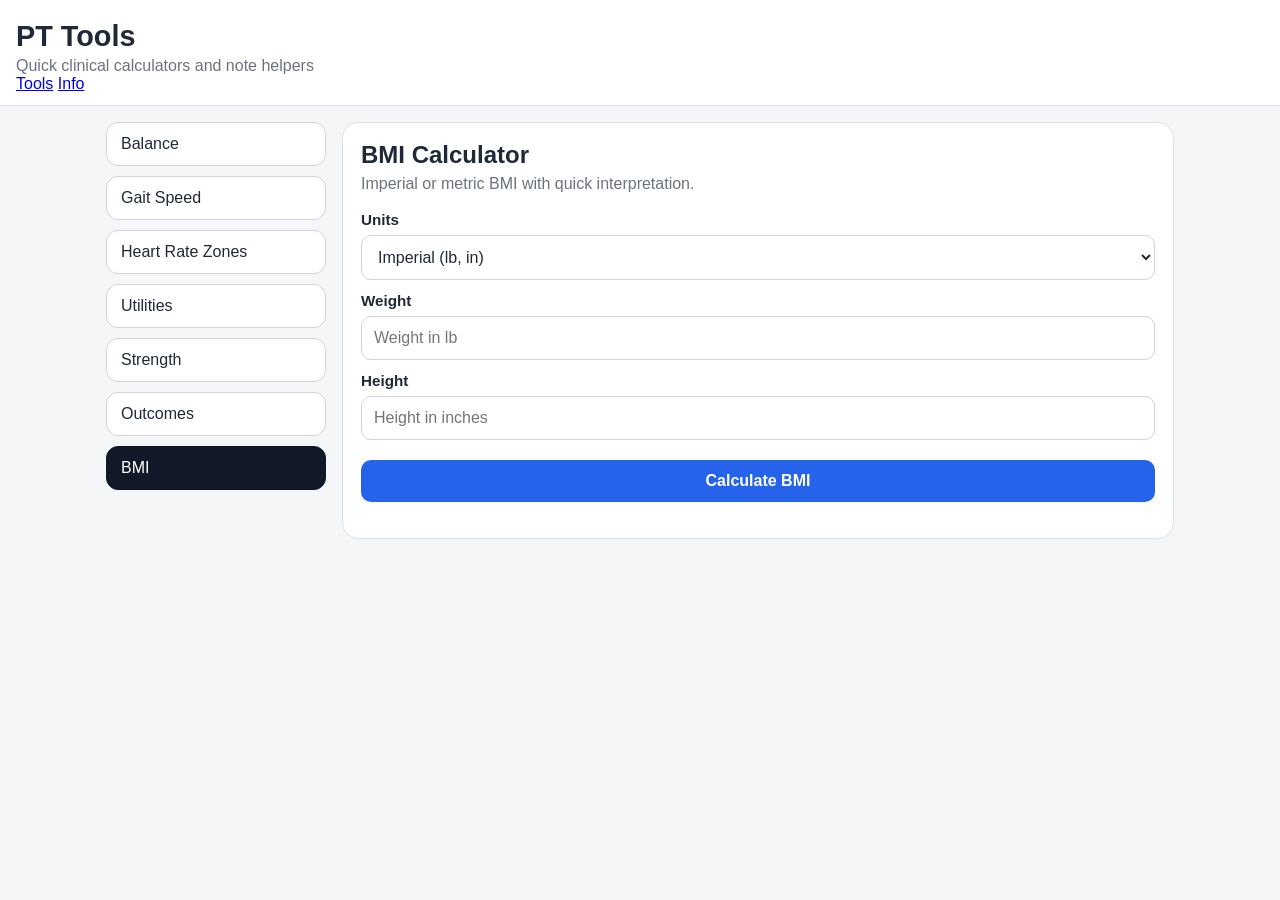
==== index.html @ 21014248 "Add navigation links to index.html" ====
<!DOCTYPE html>
<html lang="en">
<head>
  <meta charset="UTF-8" />
  <meta name="viewport" content="width=device-width, initial-scale=1.0" />
  <title>PT Tools</title>
  <link rel="stylesheet" href="style.css" />
</head>
<body>
  <header class="site-header">
    <h1>PT Tools</h1>
    <p>Quick clinical calculators and note helpers</p>

<nav class="top-nav">
    <a href="./">Tools</a>
    <a href="./info.html">Info</a>
    
  </header>

  <main class="layout">
    <aside class="sidebar">
      <button class="nav-btn" data-tool="balance">Balance</button>
      <button class="nav-btn" data-tool="gait">Gait Speed</button>
      <button class="nav-btn" data-tool="cardio">Heart Rate Zones</button>
      <button class="nav-btn" data-tool="utilities">Utilities</button>
      <button class="nav-btn" data-tool="strength">Strength</button>
      <button class="nav-btn" data-tool="outcomes">Outcomes</button>
      <button class="nav-btn active" data-tool="bmi">BMI</button>
    </aside>

    <section class="content">
      <div id="app" class="card"></div>
    </section>
  </main>

  <script type="module" src="app.js"></script>
</body>
</html>
---- style.css ----
* {
  box-sizing: border-box;
}

:root {
  --bg: #f4f6f8;
  --card: #ffffff;
  --border: #dbe1e8;
  --text: #1f2937;
  --muted: #6b7280;
  --primary: #2563eb;
  --primary-dark: #1d4ed8;
  --active: #111827;
  --soft: #f8fafc;
  --success: #065f46;
  --success-bg: #ecfdf5;
}

body {
  margin: 0;
  font-family: -apple-system, BlinkMacSystemFont, "Segoe UI", Roboto, sans-serif;
  background: var(--bg);
  color: var(--text);
}

.site-header {
  padding: 20px 16px 12px;
  background: var(--card);
  border-bottom: 1px solid var(--border);
}

.site-header h1 {
  margin: 0 0 4px;
  font-size: 1.8rem;
}

.site-header p {
  margin: 0;
  color: var(--muted);
}

.layout {
  display: grid;
  grid-template-columns: 220px 1fr;
  gap: 16px;
  padding: 16px;
  max-width: 1100px;
  margin: 0 auto;
}

.sidebar {
  display: flex;
  flex-direction: column;
  gap: 10px;
}

.nav-btn {
  border: 1px solid #d1d5db;
  background: var(--card);
  border-radius: 12px;
  padding: 12px 14px;
  text-align: left;
  font-size: 1rem;
  cursor: pointer;
  color: var(--text);
}

.nav-btn.active {
  background: var(--active);
  color: white;
  border-color: var(--active);
}

.content {
  min-width: 0;
}

.card {
  background: var(--card);
  border: 1px solid var(--border);
  border-radius: 16px;
  padding: 18px;
}

.tool-title {
  margin-top: 0;
  margin-bottom: 6px;
}

.tool-subtitle {
  margin-top: 0;
  color: var(--muted);
  margin-bottom: 18px;
}

.form-grid {
  display: grid;
  gap: 12px;
}

label {
  font-weight: 600;
  font-size: 0.95rem;
}

input,
select,
button,
textarea {
  width: 100%;
  font: inherit;
}

input,
select,
textarea {
  margin-top: 6px;
  padding: 12px;
  border: 1px solid #cfd6de;
  border-radius: 10px;
  background: #fff;
  color: var(--text);
}

button.action-btn,
button.secondary-btn {
  margin-top: 8px;
  padding: 12px 14px;
  border-radius: 10px;
  font-weight: 600;
  cursor: pointer;
}

button.action-btn {
  border: none;
  background: var(--primary);
  color: white;
}

button.action-btn:hover {
  background: var(--primary-dark);
}

button.secondary-btn {
  border: 1px solid #cfd6de;
  background: #fff;
  color: var(--text);
}

.result-box {
  margin-top: 10px;
  padding: 14px;
  border-radius: 12px;
  background: var(--soft);
  border: 1px solid var(--border);
  white-space: pre-wrap;
  line-height: 1.45;
}

.section-title {
  margin: 18px 0 8px;
  font-size: 1rem;
}

.result-section {
  margin-top: 18px;
}

.copy-btn-row {
  display: grid;
  grid-template-columns: repeat(auto-fit, minmax(160px, 1fr));
  gap: 10px;
  margin-top: 10px;
}

.small-note {
  color: var(--muted);
  font-size: 0.92rem;
}

.copy-status {
  margin-top: 8px;
  font-size: 0.92rem;
  color: var(--success);
}

.copy-status.hidden {
  display: none;
}

.spacer-top {
  margin-top: 18px;
}

@media (max-width: 800px) {
  .layout {
    grid-template-columns: 1fr;
  }

  .sidebar {
    flex-direction: row;
    flex-wrap: wrap;
  }

  .nav-btn {
    flex: 1 1 140px;
  }
}
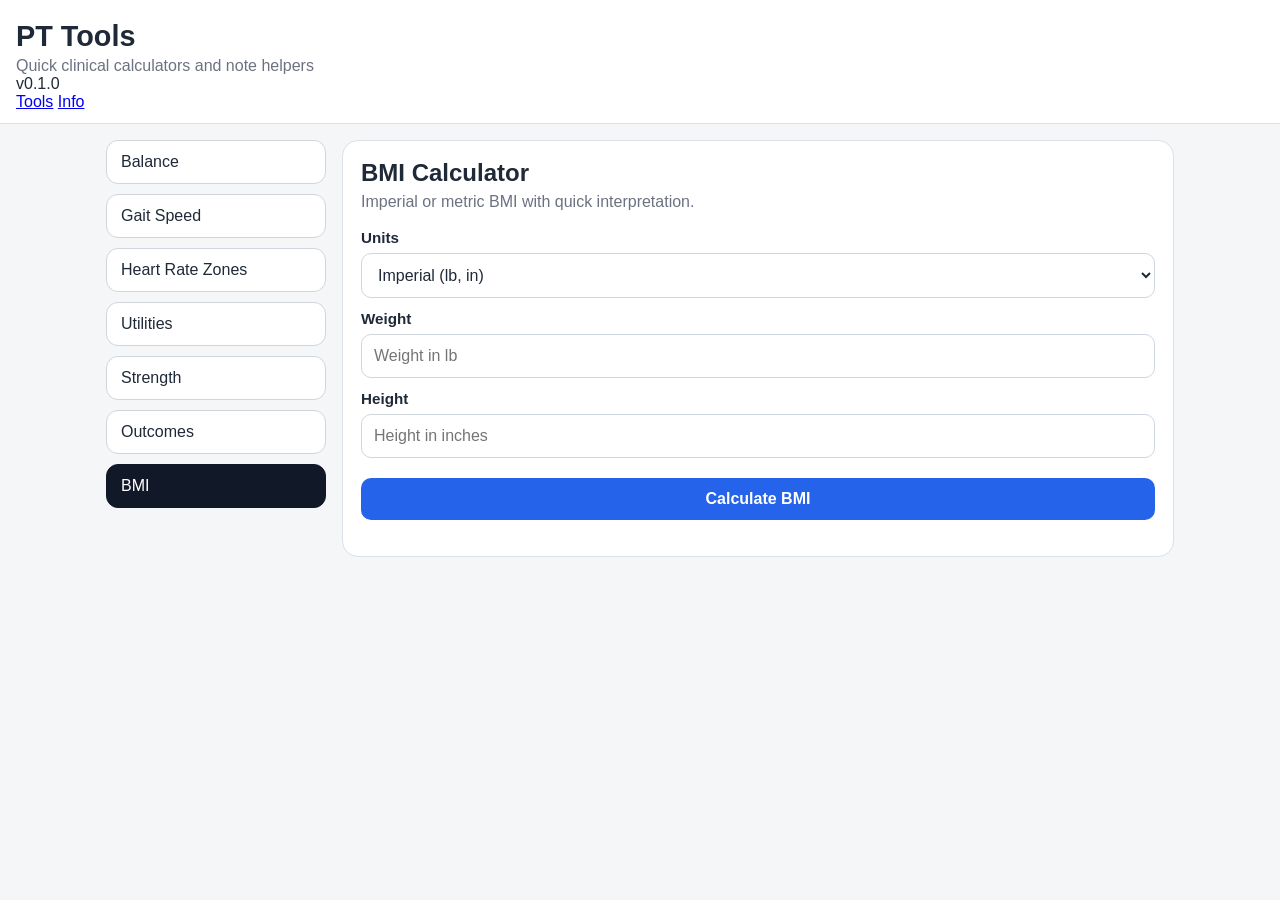
==== commit 9250b37e: "Add version pill to the header in index.html" ====
--- a/index.html
+++ b/index.html
@@ -11,6 +11,9 @@
     <h1>PT Tools</h1>
     <p>Quick clinical calculators and note helpers</p>
 
+<div class="version-pill">v0.1.0</div>
+  </div>
+    
 <nav class="top-nav">
     <a href="./">Tools</a>
     <a href="./info.html">Info</a>
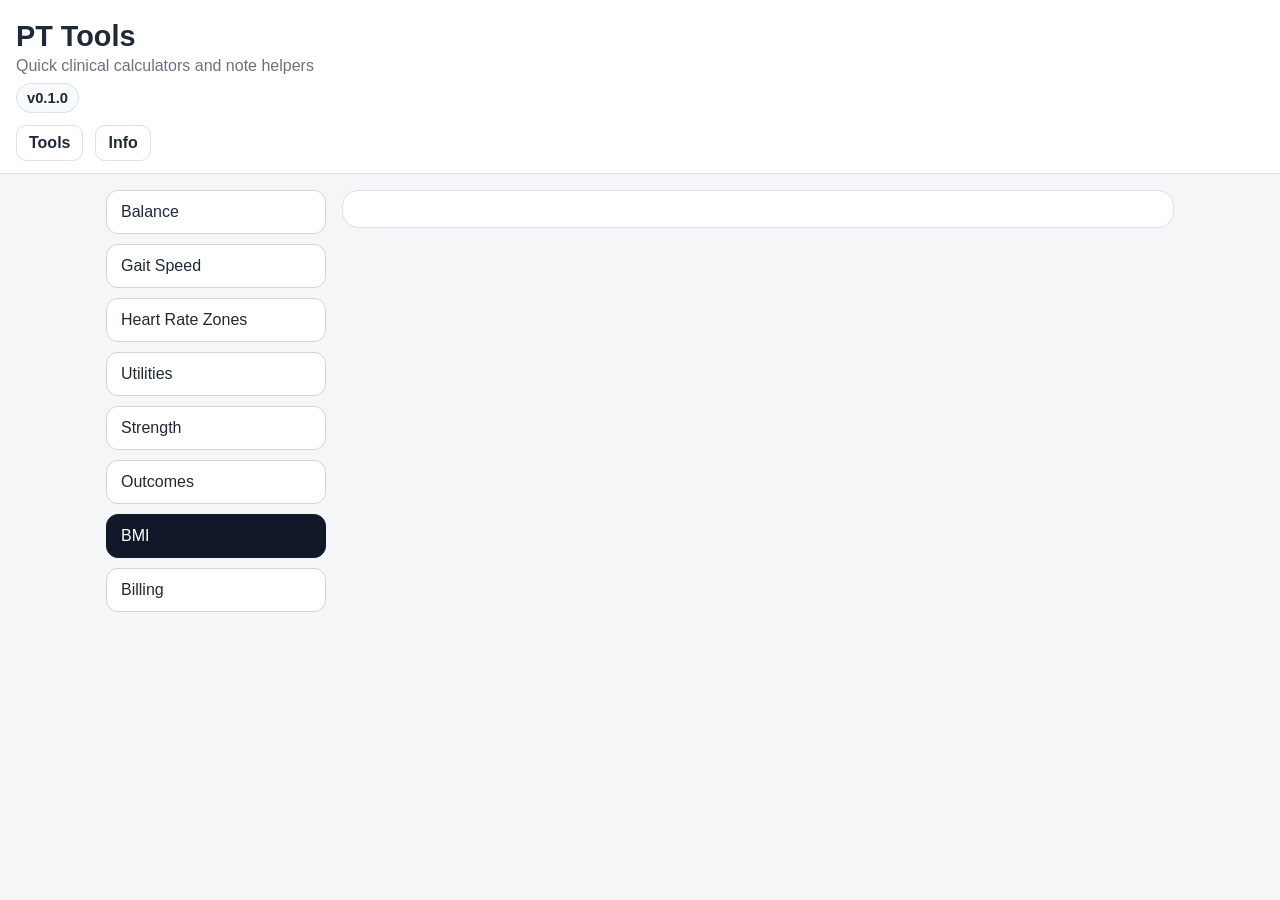
==== commit ed747418: "Add Billing button to navigation" ====
--- a/index.html
+++ b/index.html
@@ -29,6 +29,7 @@
       <button class="nav-btn" data-tool="strength">Strength</button>
       <button class="nav-btn" data-tool="outcomes">Outcomes</button>
       <button class="nav-btn active" data-tool="bmi">BMI</button>
+      <button class="nav-btn" data-tool="billing">Billing</button>
     </aside>
 
     <section class="content">
--- a/style.css
+++ b/style.css
@@ -39,6 +39,101 @@
   color: var(--muted);
 }
 
+.top-nav {
+  display: flex;
+  gap: 12px;
+  margin-top: 12px;
+  flex-wrap: wrap;
+}
+
+.top-nav a {
+  text-decoration: none;
+  color: var(--text);
+  background: #fff;
+  border: 1px solid var(--border);
+  border-radius: 10px;
+  padding: 8px 12px;
+  font-weight: 600;
+}
+
+.top-nav a:hover {
+  background: var(--soft);
+}
+
+.info-page {
+  max-width: 900px;
+  margin: 0 auto;
+  padding: 16px;
+}
+
+.info-card {
+  background: var(--card);
+  border: 1px solid var(--border);
+  border-radius: 16px;
+  padding: 18px;
+}
+
+.info-card p {
+  line-height: 1.5;
+}
+
+.info-block {
+  margin-top: 18px;
+}
+
+details.info-section {
+  margin-top: 14px;
+  border: 1px solid var(--border);
+  border-radius: 12px;
+  background: var(--soft);
+  padding: 12px 14px;
+}
+
+details.info-section summary {
+  cursor: pointer;
+  font-weight: 700;
+  list-style: none;
+}
+
+details.info-section summary::-webkit-details-marker {
+  display: none;
+}
+
+details.info-section[open] summary {
+  margin-bottom: 10px;
+}
+
+.version-pill {
+  display: inline-block;
+  margin-top: 8px;
+  padding: 6px 10px;
+  border-radius: 999px;
+  background: var(--soft);
+  border: 1px solid var(--border);
+  font-size: 0.92rem;
+  font-weight: 600;
+}
+
+.info-list {
+  margin: 8px 0 0;
+  padding-left: 18px;
+}
+
+.info-list li {
+  margin-bottom: 6px;
+}
+
+.info-link-btn {
+  display: inline-block;
+  text-decoration: none;
+  background: var(--primary);
+  color: white;
+  padding: 10px 14px;
+  border-radius: 10px;
+  font-weight: 600;
+  margin-top: 8px;
+}
+
 .layout {
   display: grid;
   grid-template-columns: 220px 1fr;
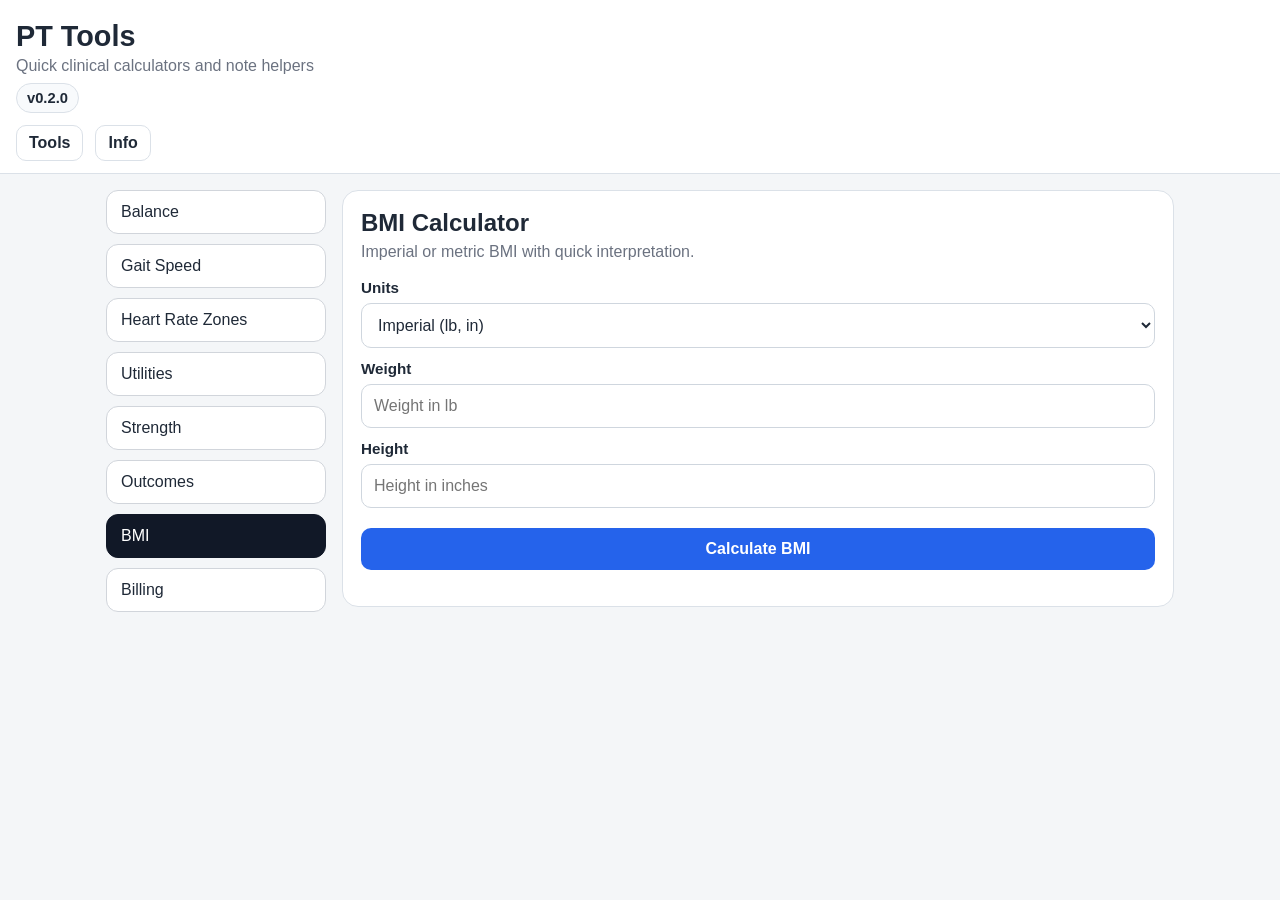
==== commit e662b11e: "Update version number from v0.1.0 to v0.2.0" ====
--- a/index.html
+++ b/index.html
@@ -11,7 +11,7 @@
     <h1>PT Tools</h1>
     <p>Quick clinical calculators and note helpers</p>
 
-<div class="version-pill">v0.1.0</div>
+<div class="version-pill">v0.2.0</div>
   </div>
     
 <nav class="top-nav">
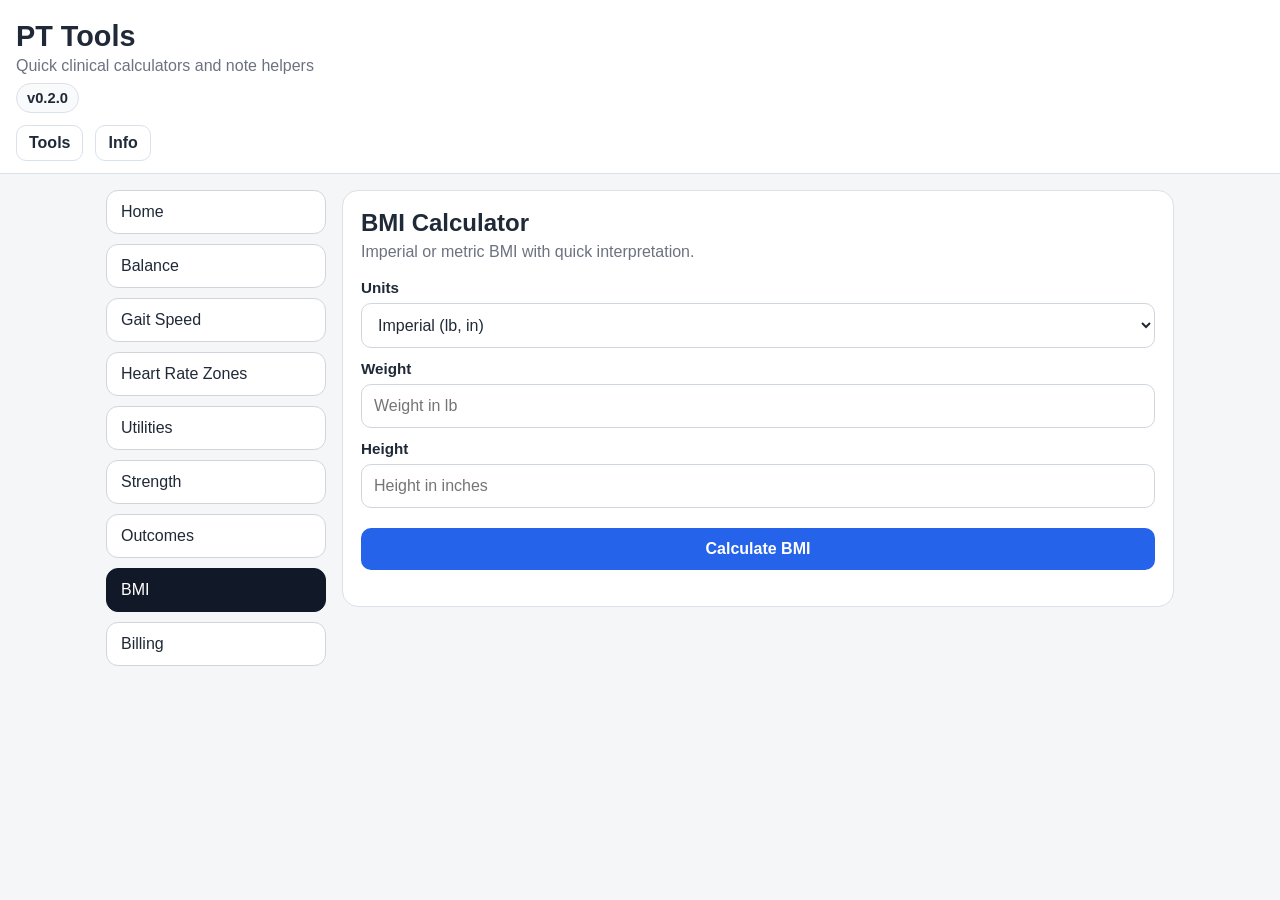
==== commit da72612c: "Fix active class for BMI button in sidebar and added Home and made it active" ====
--- a/index.html
+++ b/index.html
@@ -22,13 +22,14 @@
 
   <main class="layout">
     <aside class="sidebar">
+      <button class="nav-btn active" data-tool="balance">Home</button>
       <button class="nav-btn" data-tool="balance">Balance</button>
       <button class="nav-btn" data-tool="gait">Gait Speed</button>
       <button class="nav-btn" data-tool="cardio">Heart Rate Zones</button>
       <button class="nav-btn" data-tool="utilities">Utilities</button>
       <button class="nav-btn" data-tool="strength">Strength</button>
       <button class="nav-btn" data-tool="outcomes">Outcomes</button>
-      <button class="nav-btn active" data-tool="bmi">BMI</button>
+      <button class="nav-btn" data-tool="bmi">BMI</button>
       <button class="nav-btn" data-tool="billing">Billing</button>
     </aside>
 
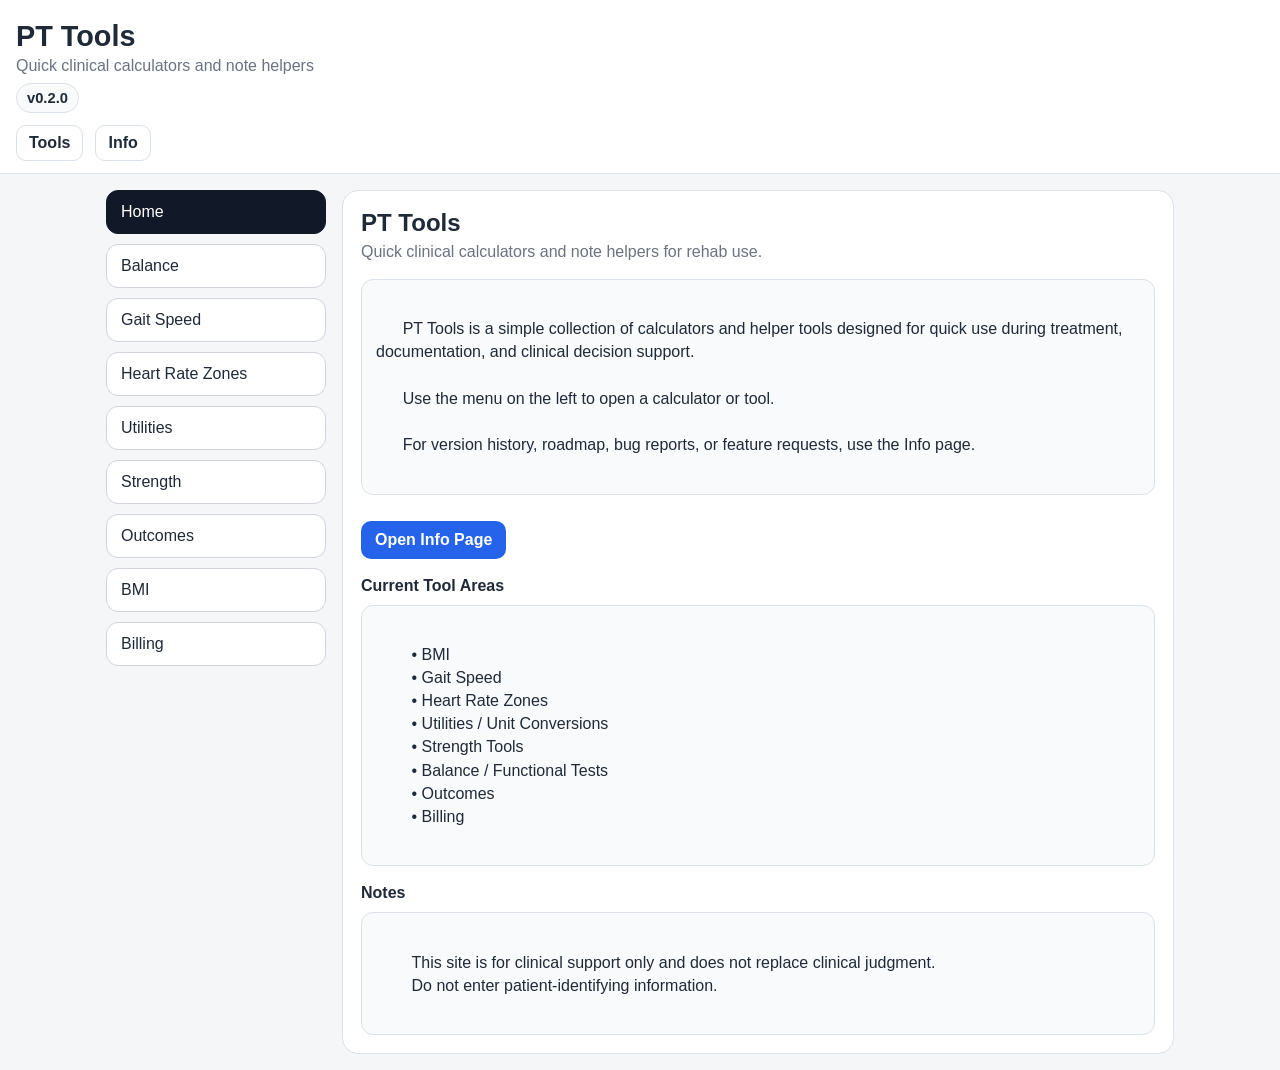
==== commit 731a8412: "Change button data-tool attribute from 'balance' to 'home'" ====
--- a/index.html
+++ b/index.html
@@ -22,7 +22,7 @@
 
   <main class="layout">
     <aside class="sidebar">
-      <button class="nav-btn active" data-tool="balance">Home</button>
+      <button class="nav-btn active" data-tool="home">Home</button>
       <button class="nav-btn" data-tool="balance">Balance</button>
       <button class="nav-btn" data-tool="gait">Gait Speed</button>
       <button class="nav-btn" data-tool="cardio">Heart Rate Zones</button>
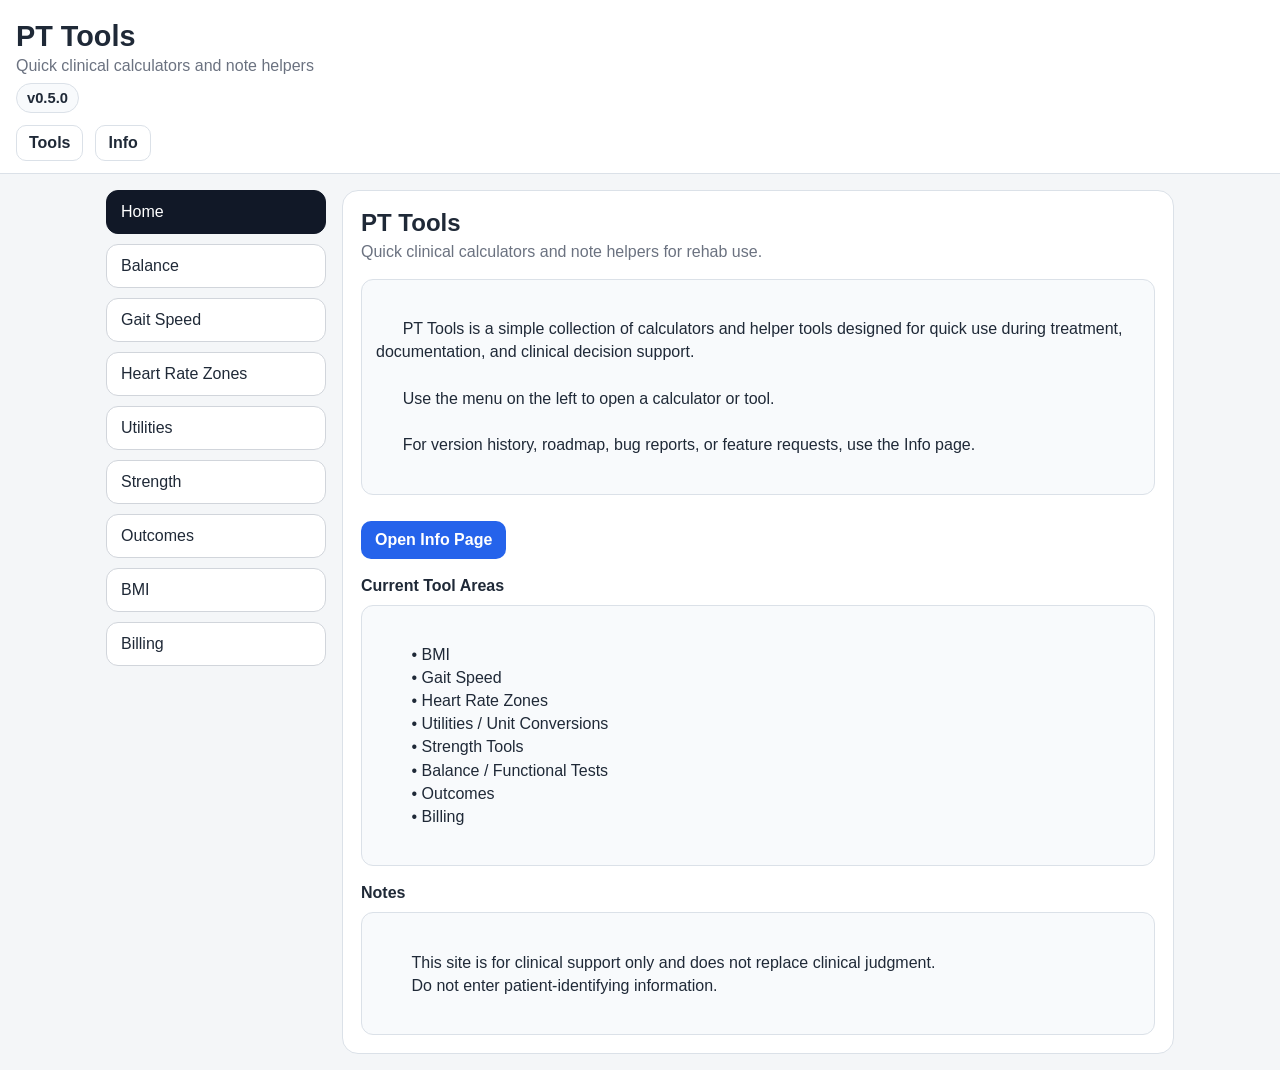
==== commit 7afbd213: "updated a lot" ====
--- a/index.html
+++ b/index.html
@@ -5,13 +5,32 @@
   <meta name="viewport" content="width=device-width, initial-scale=1.0" />
   <title>PT Tools</title>
   <link rel="stylesheet" href="style.css" />
+
+  <!-- PWA manifest -->
+  <link rel="manifest" href="./manifest.json" />
+
+  <!-- iOS / Safari PWA meta tags (Safari doesn't fully read manifest.json) -->
+  <meta name="apple-mobile-web-app-capable" content="yes" />
+  <meta name="apple-mobile-web-app-status-bar-style" content="default" />
+  <meta name="apple-mobile-web-app-title" content="PT Tools" />
+  <meta name="theme-color" content="#2563eb" />
+
+  <!-- iOS home screen icons — add these PNGs to an /icons/ folder in your repo -->
+  <link rel="apple-touch-icon" sizes="180x180" href="./icons/icon-180.png" />
+  <link rel="apple-touch-icon" sizes="152x152" href="./icons/icon-152.png" />
 </head>
 <body>
+
+  <!-- Update banner — hidden until SW signals a new version is available -->
+  <div id="update-banner" class="update-banner" hidden>
+    <span>A new version of PT Tools is available.</span>
+    <button class="update-banner-btn">Update now</button>
+  </div>
   <header class="site-header">
     <h1>PT Tools</h1>
     <p>Quick clinical calculators and note helpers</p>
 
-<div class="version-pill">v0.2.0</div>
+<div class="version-pill">v0.5.0</div>
   </div>
     
 <nav class="top-nav">
@@ -39,5 +58,71 @@
   </main>
 
   <script type="module" src="app.js"></script>
+
+  <!-- Service worker registration + update banner -->
+  <script>
+    if ("serviceWorker" in navigator) {
+      navigator.serviceWorker.register("./sw.js").then((reg) => {
+
+        // If there's already a waiting worker on page load, show the banner
+        // immediately (e.g. user opened a tab while an update was pending).
+        if (reg.waiting) {
+          showUpdateBanner(reg.waiting);
+        }
+
+        // A new SW just installed and is waiting for the old one to release.
+        reg.addEventListener("updatefound", () => {
+          const newWorker = reg.installing;
+          newWorker.addEventListener("statechange", () => {
+            if (newWorker.state === "installed" && navigator.serviceWorker.controller) {
+              showUpdateBanner(newWorker);
+            }
+          });
+        });
+      });
+
+      // The SW posts SW_UPDATE_AVAILABLE when it detects changed file content
+      // on a background fetch (stale-while-revalidate).
+      navigator.serviceWorker.addEventListener("message", (event) => {
+        if (event.data?.type === "SW_UPDATE_AVAILABLE") {
+          navigator.serviceWorker.getRegistration().then((reg) => {
+            if (reg?.waiting) {
+              showUpdateBanner(reg.waiting);
+            } else {
+              // No waiting worker yet — just reload to pick up cached updates.
+              showReloadBanner();
+            }
+          });
+        }
+      });
+
+      // After the new SW takes control, reload to get the fresh files.
+      let refreshing = false;
+      navigator.serviceWorker.addEventListener("controllerchange", () => {
+        if (!refreshing) {
+          refreshing = true;
+          window.location.reload();
+        }
+      });
+    }
+
+    function showUpdateBanner(waitingWorker) {
+      const banner = document.getElementById("update-banner");
+      if (!banner) return;
+      banner.hidden = false;
+      banner.querySelector("button").addEventListener("click", () => {
+        waitingWorker.postMessage({ type: "SKIP_WAITING" });
+      });
+    }
+
+    function showReloadBanner() {
+      const banner = document.getElementById("update-banner");
+      if (!banner) return;
+      banner.hidden = false;
+      banner.querySelector("button").addEventListener("click", () => {
+        window.location.reload();
+      });
+    }
+  </script>
 </body>
 </html>
--- a/style.css
+++ b/style.css
@@ -287,6 +287,12 @@
   margin-top: 18px;
 }
 
+.goal-timeframe-row {
+  display: grid;
+  grid-template-columns: 1fr 1fr;
+  gap: 12px;
+}
+
 @media (max-width: 800px) {
   .layout {
     grid-template-columns: 1fr;
@@ -301,3 +307,46 @@
     flex: 1 1 140px;
   }
 }
+
+/* Update banner */
+.update-banner {
+  position: sticky;
+  top: 0;
+  z-index: 100;
+  display: flex;
+  align-items: center;
+  justify-content: center;
+  gap: 12px;
+  padding: 10px 16px;
+  background: #1d4ed8;
+  color: #fff;
+  font-size: 0.95rem;
+  font-weight: 600;
+}
+
+.update-banner[hidden] {
+  display: none;
+}
+
+.update-banner-btn {
+  width: auto;
+  padding: 6px 14px;
+  border-radius: 8px;
+  border: 2px solid #fff;
+  background: transparent;
+  color: #fff;
+  font-weight: 700;
+  cursor: pointer;
+  font-size: 0.9rem;
+  white-space: nowrap;
+}
+
+.update-banner-btn:hover {
+  background: rgba(255, 255, 255, 0.15);
+}
+
+@media (max-width: 480px) {
+  .goal-timeframe-row {
+    grid-template-columns: 1fr;
+  }
+}
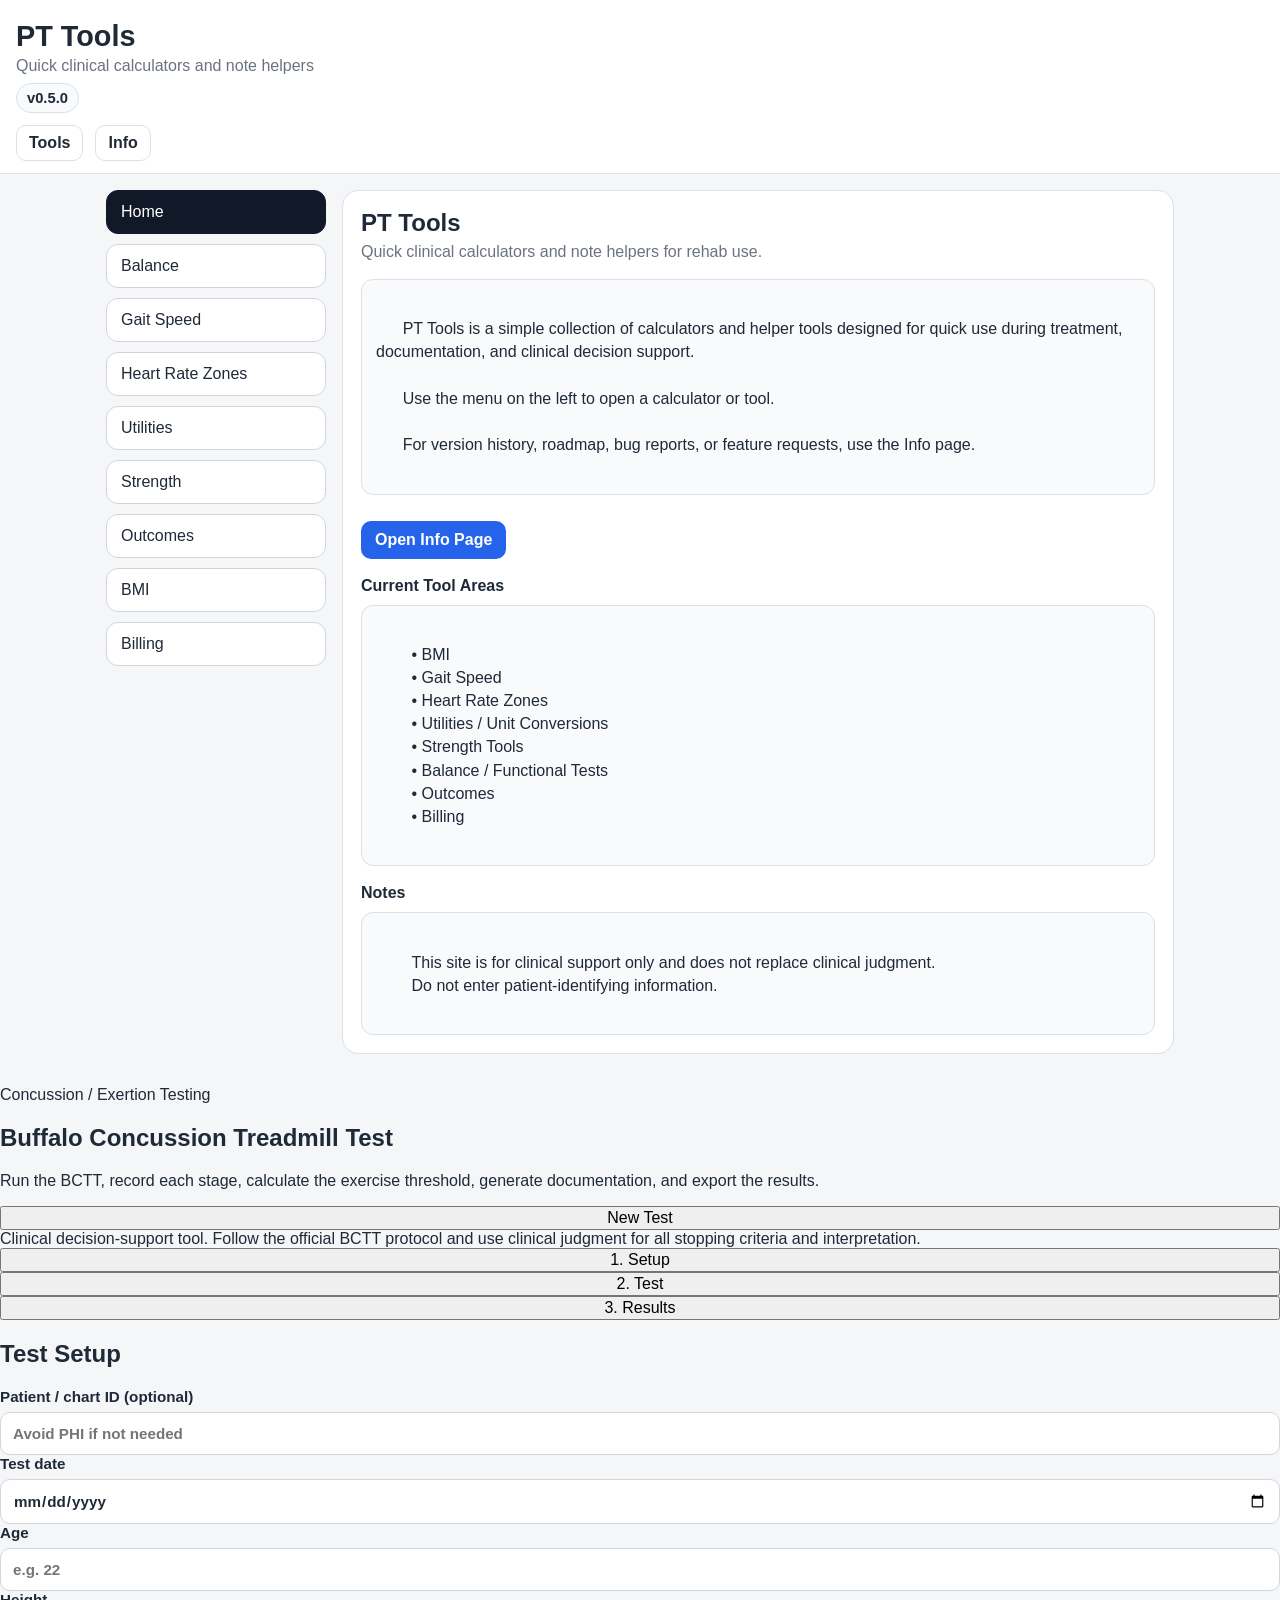
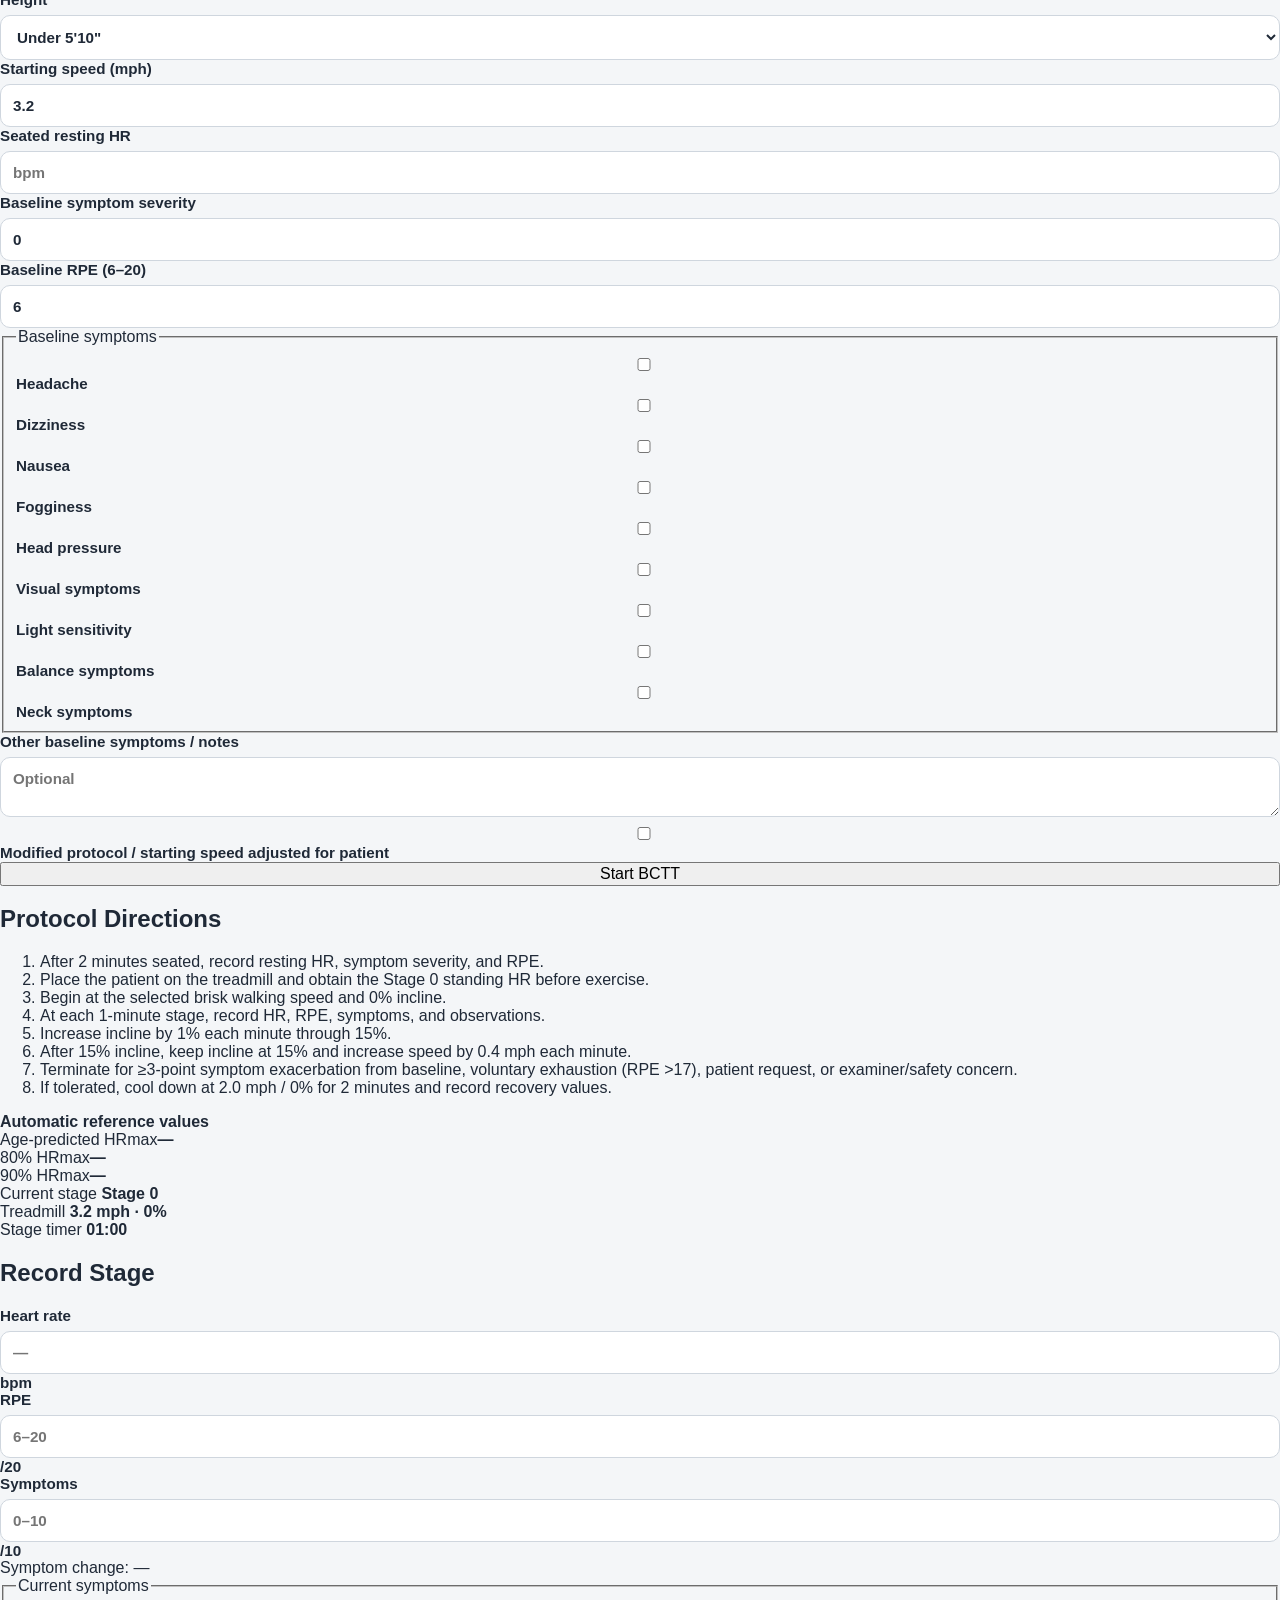
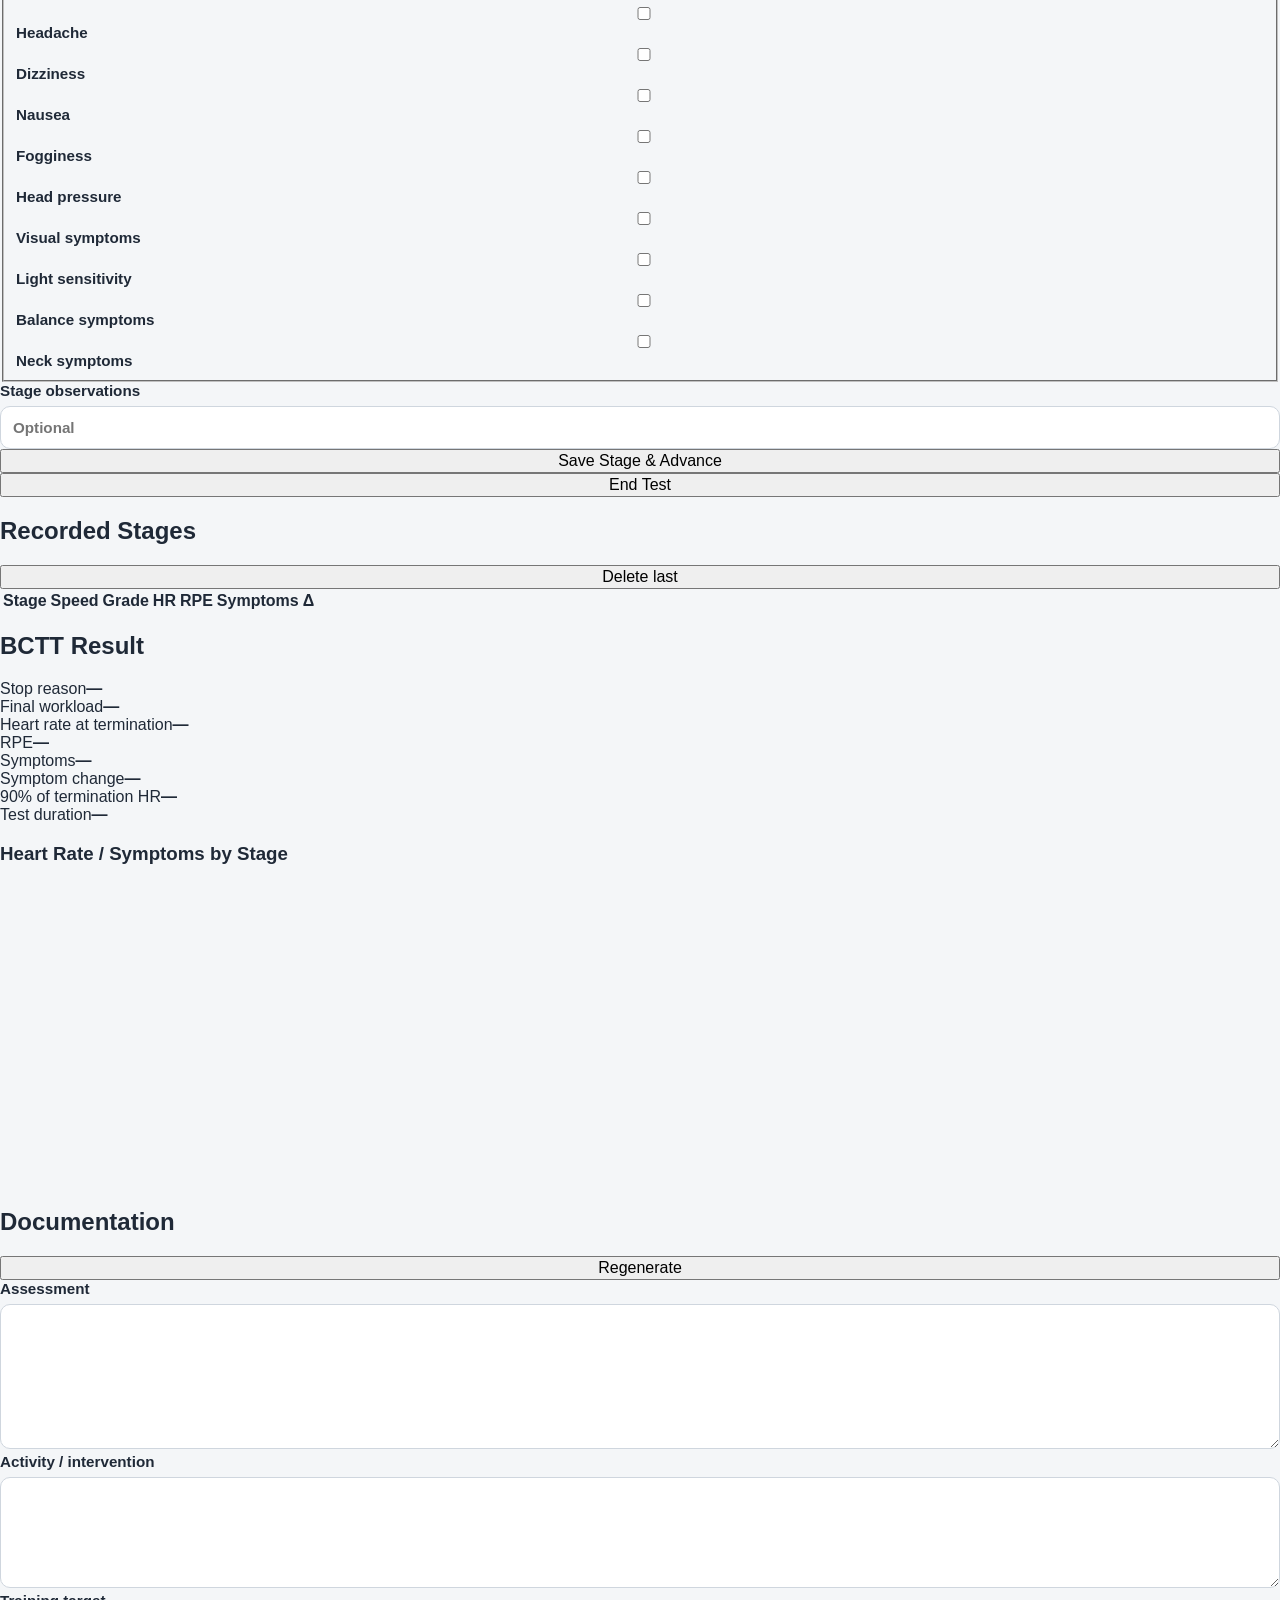
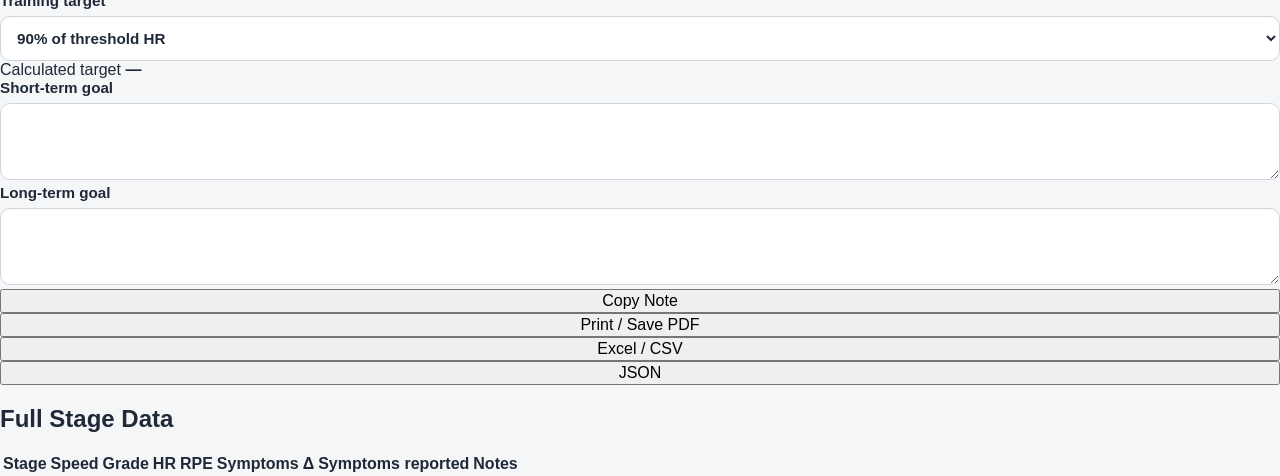
==== commit 03f59194: "Update index.html" ====
--- a/index.html
+++ b/index.html
@@ -18,6 +18,8 @@
   <!-- iOS home screen icons — add these PNGs to an /icons/ folder in your repo -->
   <link rel="apple-touch-icon" sizes="180x180" href="./icons/icon-180.png" />
   <link rel="apple-touch-icon" sizes="152x152" href="./icons/icon-152.png" />
+
+<link rel="stylesheet" href="bctt.css">
 </head>
 <body>
 
@@ -124,5 +126,360 @@
       });
     }
   </script>
+  <script src="bctt.js"></script>
+  <!--
+BCTT TOOL
+Drop this block inside the <body> of your existing PT Tools HTML page.
+Then add <link rel="stylesheet" href="bctt.css"> in <head>
+and <script src="bctt.js"></script> before </body>.
+-->
+<section class="bctt-tool" id="bctt-tool">
+  <header class="bctt-header">
+    <div>
+      <p class="bctt-kicker">Concussion / Exertion Testing</p>
+      <h1>Buffalo Concussion Treadmill Test</h1>
+      <p class="bctt-subtitle">Run the BCTT, record each stage, calculate the exercise threshold, generate documentation, and export the results.</p>
+    </div>
+    <button type="button" class="bctt-btn bctt-btn-secondary" id="bctt-new-test">New Test</button>
+  </header>
+
+  <div class="bctt-notice">
+    Clinical decision-support tool. Follow the official BCTT protocol and use clinical judgment for all stopping criteria and interpretation.
+  </div>
+
+  <nav class="bctt-step-nav" aria-label="BCTT workflow">
+    <button class="bctt-step is-active" data-go="setup" type="button">1. Setup</button>
+    <button class="bctt-step" data-go="test" type="button">2. Test</button>
+    <button class="bctt-step" data-go="results" type="button">3. Results</button>
+  </nav>
+
+  <!-- SETUP -->
+  <div class="bctt-panel is-active" data-panel="setup">
+    <div class="bctt-grid bctt-grid-2">
+      <div class="bctt-card">
+        <h2>Test Setup</h2>
+
+        <div class="bctt-form-grid">
+          <label>
+            Patient / chart ID <span class="bctt-muted">(optional)</span>
+            <input id="bctt-patient-id" type="text" autocomplete="off" placeholder="Avoid PHI if not needed">
+          </label>
+
+          <label>
+            Test date
+            <input id="bctt-date" type="date">
+          </label>
+
+          <label>
+            Age
+            <input id="bctt-age" type="number" min="8" max="100" inputmode="numeric" placeholder="e.g. 22">
+          </label>
+
+          <label>
+            Height
+            <select id="bctt-height-group">
+              <option value="short">Under 5'10"</option>
+              <option value="tall">5'10" or taller</option>
+            </select>
+          </label>
+
+          <label>
+            Starting speed (mph)
+            <input id="bctt-start-speed" type="number" min="1" max="8" step="0.1" value="3.2" inputmode="decimal">
+          </label>
+
+          <label>
+            Seated resting HR
+            <input id="bctt-rest-hr" type="number" min="30" max="240" inputmode="numeric" placeholder="bpm">
+          </label>
+
+          <label>
+            Baseline symptom severity
+            <input id="bctt-baseline-symptoms" type="number" min="0" max="10" step="1" value="0" inputmode="numeric">
+          </label>
+
+          <label>
+            Baseline RPE (6–20)
+            <input id="bctt-baseline-rpe" type="number" min="6" max="20" step="1" value="6" inputmode="numeric">
+          </label>
+        </div>
+
+        <fieldset class="bctt-fieldset">
+          <legend>Baseline symptoms</legend>
+          <div class="bctt-check-grid" id="bctt-baseline-symptom-list">
+            <label><input type="checkbox" value="Headache"> Headache</label>
+            <label><input type="checkbox" value="Dizziness"> Dizziness</label>
+            <label><input type="checkbox" value="Nausea"> Nausea</label>
+            <label><input type="checkbox" value="Fogginess"> Fogginess</label>
+            <label><input type="checkbox" value="Head pressure"> Head pressure</label>
+            <label><input type="checkbox" value="Visual symptoms"> Visual symptoms</label>
+            <label><input type="checkbox" value="Light sensitivity"> Light sensitivity</label>
+            <label><input type="checkbox" value="Balance symptoms"> Balance symptoms</label>
+            <label><input type="checkbox" value="Neck symptoms"> Neck symptoms</label>
+          </div>
+        </fieldset>
+
+        <label>
+          Other baseline symptoms / notes
+          <textarea id="bctt-baseline-notes" rows="2" placeholder="Optional"></textarea>
+        </label>
+
+        <label class="bctt-inline-check">
+          <input id="bctt-modified-protocol" type="checkbox">
+          Modified protocol / starting speed adjusted for patient
+        </label>
+
+        <div class="bctt-actions">
+          <button type="button" class="bctt-btn bctt-btn-primary" id="bctt-start-test">Start BCTT</button>
+        </div>
+      </div>
+
+      <div class="bctt-card">
+        <h2>Protocol Directions</h2>
+        <ol class="bctt-directions">
+          <li>After 2 minutes seated, record resting HR, symptom severity, and RPE.</li>
+          <li>Place the patient on the treadmill and obtain the Stage 0 standing HR before exercise.</li>
+          <li>Begin at the selected brisk walking speed and 0% incline.</li>
+          <li>At each 1-minute stage, record HR, RPE, symptoms, and observations.</li>
+          <li>Increase incline by 1% each minute through 15%.</li>
+          <li>After 15% incline, keep incline at 15% and increase speed by 0.4 mph each minute.</li>
+          <li>Terminate for ≥3-point symptom exacerbation from baseline, voluntary exhaustion (RPE &gt;17), patient request, or examiner/safety concern.</li>
+          <li>If tolerated, cool down at 2.0 mph / 0% for 2 minutes and record recovery values.</li>
+        </ol>
+
+        <div class="bctt-reference-box">
+          <strong>Automatic reference values</strong>
+          <div class="bctt-stat-row"><span>Age-predicted HRmax</span><strong id="bctt-aphrmax">—</strong></div>
+          <div class="bctt-stat-row"><span>80% HRmax</span><strong id="bctt-hr80">—</strong></div>
+          <div class="bctt-stat-row"><span>90% HRmax</span><strong id="bctt-hr90">—</strong></div>
+        </div>
+      </div>
+    </div>
+  </div>
+
+  <!-- LIVE TEST -->
+  <div class="bctt-panel" data-panel="test">
+    <div class="bctt-live-top">
+      <div class="bctt-stage-display">
+        <span class="bctt-label">Current stage</span>
+        <strong id="bctt-stage-number">Stage 0</strong>
+      </div>
+      <div class="bctt-stage-display">
+        <span class="bctt-label">Treadmill</span>
+        <strong><span id="bctt-current-speed">3.2</span> mph · <span id="bctt-current-grade">0</span>%</strong>
+      </div>
+      <div class="bctt-stage-display">
+        <span class="bctt-label">Stage timer</span>
+        <strong id="bctt-timer">01:00</strong>
+      </div>
+    </div>
+
+    <div class="bctt-grid bctt-grid-live">
+      <div class="bctt-card">
+        <h2>Record Stage</h2>
+
+        <div class="bctt-live-inputs">
+          <label>
+            Heart rate
+            <div class="bctt-input-unit">
+              <input id="bctt-live-hr" type="number" min="30" max="240" inputmode="numeric" placeholder="—">
+              <span>bpm</span>
+            </div>
+          </label>
+
+          <label>
+            RPE
+            <div class="bctt-input-unit">
+              <input id="bctt-live-rpe" type="number" min="6" max="20" inputmode="numeric" placeholder="6–20">
+              <span>/20</span>
+            </div>
+          </label>
+
+          <label>
+            Symptoms
+            <div class="bctt-input-unit">
+              <input id="bctt-live-symptoms" type="number" min="0" max="10" inputmode="numeric" placeholder="0–10">
+              <span>/10</span>
+            </div>
+          </label>
+        </div>
+
+        <div id="bctt-delta-alert" class="bctt-delta-alert" aria-live="polite">Symptom change: —</div>
+
+        <fieldset class="bctt-fieldset">
+          <legend>Current symptoms</legend>
+          <div class="bctt-check-grid" id="bctt-current-symptom-list">
+            <label><input type="checkbox" value="Headache"> Headache</label>
+            <label><input type="checkbox" value="Dizziness"> Dizziness</label>
+            <label><input type="checkbox" value="Nausea"> Nausea</label>
+            <label><input type="checkbox" value="Fogginess"> Fogginess</label>
+            <label><input type="checkbox" value="Head pressure"> Head pressure</label>
+            <label><input type="checkbox" value="Visual symptoms"> Visual symptoms</label>
+            <label><input type="checkbox" value="Light sensitivity"> Light sensitivity</label>
+            <label><input type="checkbox" value="Balance symptoms"> Balance symptoms</label>
+            <label><input type="checkbox" value="Neck symptoms"> Neck symptoms</label>
+          </div>
+        </fieldset>
+
+        <label>
+          Stage observations
+          <input id="bctt-live-notes" type="text" autocomplete="off" placeholder="Optional">
+        </label>
+
+        <div class="bctt-actions bctt-actions-stack-mobile">
+          <button type="button" class="bctt-btn bctt-btn-primary bctt-btn-large" id="bctt-save-advance">Save Stage &amp; Advance</button>
+          <button type="button" class="bctt-btn bctt-btn-danger" id="bctt-end-test">End Test</button>
+        </div>
+      </div>
+
+      <div class="bctt-card bctt-table-card">
+        <div class="bctt-card-heading-row">
+          <h2>Recorded Stages</h2>
+          <button type="button" class="bctt-link-btn" id="bctt-delete-last">Delete last</button>
+        </div>
+        <div class="bctt-table-wrap">
+          <table class="bctt-table">
+            <thead>
+              <tr>
+                <th>Stage</th>
+                <th>Speed</th>
+                <th>Grade</th>
+                <th>HR</th>
+                <th>RPE</th>
+                <th>Symptoms</th>
+                <th>Δ</th>
+              </tr>
+            </thead>
+            <tbody id="bctt-stage-table-body"></tbody>
+          </table>
+        </div>
+      </div>
+    </div>
+  </div>
+
+  <!-- RESULTS -->
+  <div class="bctt-panel" data-panel="results">
+    <div class="bctt-grid bctt-grid-2">
+      <div class="bctt-card">
+        <h2>BCTT Result</h2>
+        <div class="bctt-result-grid">
+          <div><span>Stop reason</span><strong id="bctt-result-stop">—</strong></div>
+          <div><span>Final workload</span><strong id="bctt-result-workload">—</strong></div>
+          <div><span>Heart rate at termination</span><strong id="bctt-result-hr">—</strong></div>
+          <div><span>RPE</span><strong id="bctt-result-rpe">—</strong></div>
+          <div><span>Symptoms</span><strong id="bctt-result-symptoms">—</strong></div>
+          <div><span>Symptom change</span><strong id="bctt-result-delta">—</strong></div>
+          <div><span>90% of termination HR</span><strong id="bctt-result-90hrt">—</strong></div>
+          <div><span>Test duration</span><strong id="bctt-result-duration">—</strong></div>
+        </div>
+
+        <h3>Heart Rate / Symptoms by Stage</h3>
+        <div class="bctt-chart-wrap">
+          <canvas id="bctt-chart" width="700" height="300" aria-label="Heart rate and symptom response chart"></canvas>
+        </div>
+      </div>
+
+      <div class="bctt-card">
+        <div class="bctt-card-heading-row">
+          <h2>Documentation</h2>
+          <button type="button" class="bctt-btn bctt-btn-secondary bctt-btn-small" id="bctt-regenerate-docs">Regenerate</button>
+        </div>
+
+        <label>
+          Assessment
+          <textarea id="bctt-assessment" rows="7"></textarea>
+        </label>
+
+        <label>
+          Activity / intervention
+          <textarea id="bctt-activity" rows="5"></textarea>
+        </label>
+
+        <div class="bctt-form-grid">
+          <label>
+            Training target
+            <select id="bctt-training-percent">
+              <option value="0.80">80% of threshold HR</option>
+              <option value="0.85">85% of threshold HR</option>
+              <option value="0.90" selected>90% of threshold HR</option>
+            </select>
+          </label>
+          <div class="bctt-reference-box bctt-target-box">
+            <span>Calculated target</span>
+            <strong id="bctt-training-target">—</strong>
+          </div>
+        </div>
+
+        <label>
+          Short-term goal
+          <textarea id="bctt-stg" rows="3"></textarea>
+        </label>
+
+        <label>
+          Long-term goal
+          <textarea id="bctt-ltg" rows="3"></textarea>
+        </label>
+
+        <div class="bctt-actions bctt-wrap-actions">
+          <button type="button" class="bctt-btn bctt-btn-primary" id="bctt-copy-note">Copy Note</button>
+          <button type="button" class="bctt-btn bctt-btn-secondary" id="bctt-print-pdf">Print / Save PDF</button>
+          <button type="button" class="bctt-btn bctt-btn-secondary" id="bctt-export-csv">Excel / CSV</button>
+          <button type="button" class="bctt-btn bctt-btn-secondary" id="bctt-export-json">JSON</button>
+        </div>
+      </div>
+    </div>
+
+    <div class="bctt-card">
+      <h2>Full Stage Data</h2>
+      <div class="bctt-table-wrap">
+        <table class="bctt-table">
+          <thead>
+            <tr>
+              <th>Stage</th>
+              <th>Speed</th>
+              <th>Grade</th>
+              <th>HR</th>
+              <th>RPE</th>
+              <th>Symptoms</th>
+              <th>Δ</th>
+              <th>Symptoms reported</th>
+              <th>Notes</th>
+            </tr>
+          </thead>
+          <tbody id="bctt-results-table-body"></tbody>
+        </table>
+      </div>
+    </div>
+  </div>
+
+  <!-- STOP MODAL -->
+  <dialog id="bctt-stop-dialog" class="bctt-dialog">
+    <form method="dialog">
+      <h2>End BCTT</h2>
+      <p>Select the primary reason the test was terminated.</p>
+
+      <label class="bctt-radio"><input type="radio" name="bctt-stop-reason" value="Symptom exacerbation" checked> Symptom exacerbation (≥3 points)</label>
+      <label class="bctt-radio"><input type="radio" name="bctt-stop-reason" value="Voluntary exhaustion"> Voluntary exhaustion / RPE &gt;17</label>
+      <label class="bctt-radio"><input type="radio" name="bctt-stop-reason" value="Reached high exercise tolerance without symptom exacerbation"> High exercise tolerance without symptom exacerbation</label>
+      <label class="bctt-radio"><input type="radio" name="bctt-stop-reason" value="Patient requested stop"> Patient requested stop</label>
+      <label class="bctt-radio"><input type="radio" name="bctt-stop-reason" value="Examiner / safety concern"> Examiner / safety concern</label>
+      <label class="bctt-radio"><input type="radio" name="bctt-stop-reason" value="Musculoskeletal limitation"> Musculoskeletal limitation</label>
+      <label class="bctt-radio"><input type="radio" name="bctt-stop-reason" value="Other"> Other</label>
+
+      <label>
+        Additional stop notes
+        <textarea id="bctt-stop-notes" rows="2"></textarea>
+      </label>
+
+      <div class="bctt-dialog-actions">
+        <button value="cancel" class="bctt-btn bctt-btn-secondary">Cancel</button>
+        <button type="button" class="bctt-btn bctt-btn-danger" id="bctt-confirm-end">End &amp; Calculate Results</button>
+      </div>
+    </form>
+  </dialog>
+
+  <div id="bctt-toast" class="bctt-toast" role="status" aria-live="polite"></div>
+</section>
+
 </body>
 </html>
